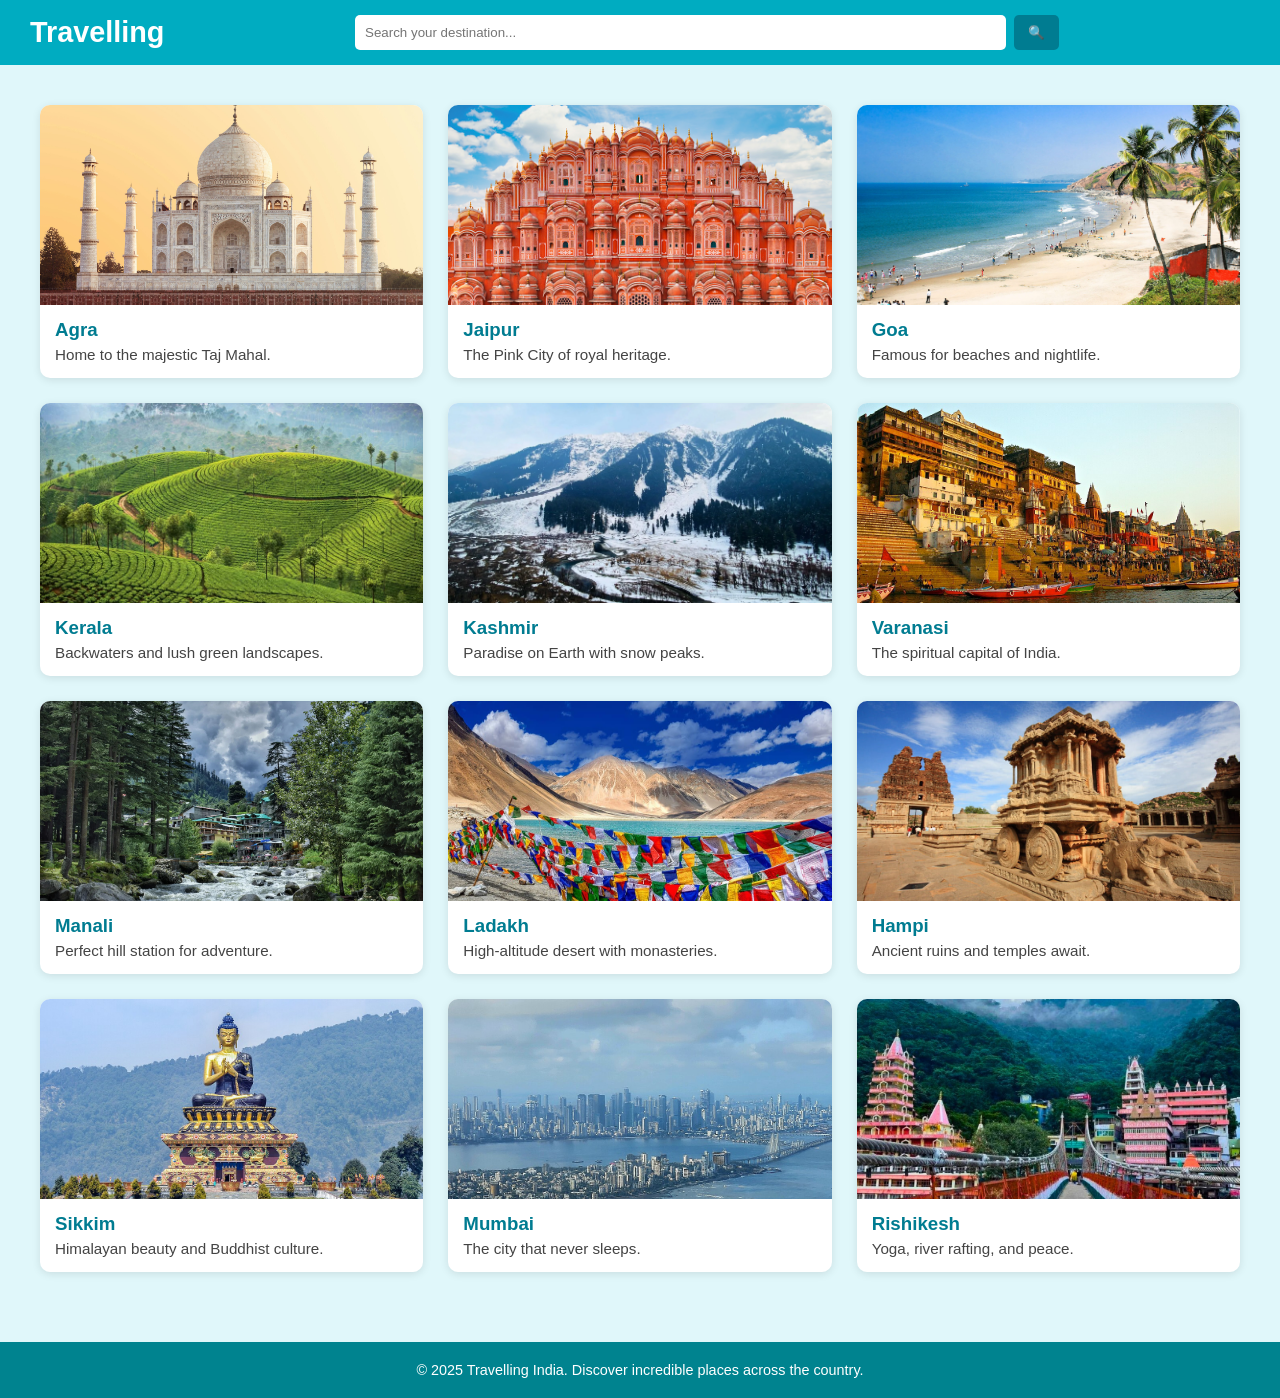
==== index.html @ c39f66b3 "Add files via upload" ====
<!DOCTYPE html>
<html lang="en">
<head>
  <meta charset="UTF-8">
  <title>Travelling - Explore India</title>
  <link rel="stylesheet" href="style.css">
</head>
<body>

  <header class="navbar">
    <div class="nav-left">Travelling</div>
    <div class="nav-center">
      <input type="text" class="search-box" placeholder="Search your destination...">
      <button class="search-btn">🔍</button>
    </div>
  </header>

  <section class="card-container">
    <div class="card">
      <img src="image1.jpeg" alt="Taj Mahal">
      <h3>Agra</h3>
      <p>Home to the majestic Taj Mahal.</p>
    </div>
    <div class="card">
      <img src="image2.jpg" alt="Jaipur">
      <h3>Jaipur</h3>
      <p>The Pink City of royal heritage.</p>
    </div>
    <div class="card">
      <img src="image3.jpg" alt="Goa">
      <h3>Goa</h3>
      <p>Famous for beaches and nightlife.</p>
    </div>
    <div class="card">
      <img src="image4.jpg" alt="Kerala">
      <h3>Kerala</h3>
      <p>Backwaters and lush green landscapes.</p>
    </div>
    <div class="card">
      <img src="image5.jpeg" alt="Kashmir">
      <h3>Kashmir</h3>
      <p>Paradise on Earth with snow peaks.</p>
    </div>
    <div class="card">
      <img src="image6.jpg" alt="Varanasi">
      <h3>Varanasi</h3>
      <p>The spiritual capital of India.</p>
    </div>
    <div class="card">
      <img src="image7.jpg" alt="Manali">
      <h3>Manali</h3>
      <p>Perfect hill station for adventure.</p>
    </div>
    <div class="card">
      <img src="image8.jpg" alt="Ladakh">
      <h3>Ladakh</h3>
      <p>High-altitude desert with monasteries.</p>
    </div>
    <div class="card">
      <img src="image9.jpg" alt="Hampi">
      <h3>Hampi</h3>
      <p>Ancient ruins and temples await.</p>
    </div>
    <div class="card">
      <img src="image10.jpg" alt="Sikkim">
      <h3>Sikkim</h3>
      <p>Himalayan beauty and Buddhist culture.</p>
    </div>
    <div class="card">
      <img src="image11.jpg" alt="Mumbai">
      <h3>Mumbai</h3>
      <p>The city that never sleeps.</p>
    </div>
    <div class="card">
      <img src="image12.jpg" alt="Rishikesh">
      <h3>Rishikesh</h3>
      <p>Yoga, river rafting, and peace.</p>
    </div>
  </section>

  <footer class="footer">
    <p>© 2025 Travelling India. Discover incredible places across the country.</p>
  </footer>

</body>
</html>
---- style.css ----
* {
    margin: 0;
    padding: 0;
    box-sizing: border-box;
  }
  
  body {
    font-family: Arial, sans-serif;
    background-color: #e0f7fa;
  }
  

  .navbar {
    background-color: #00acc1;
    color: white;
    padding: 15px 30px;
    display: flex;
    justify-content: space-between;
    align-items: center;
    flex-wrap: wrap;
  }
  
  .nav-left {
    font-size: 1.8rem;
    font-weight: bold;
  }
  
  .nav-center {
    display: flex;
    align-items: center;
    gap: 8px;
    flex: 1;
    justify-content: center;
  }
  
  .search-box {
    width: 60%;
    padding: 10px;
    border-radius: 5px;
    border: none;
  }
  
  .search-btn {
    background-color: #007c91;
    color: white;
    border: none;
    padding: 10px 14px;
    border-radius: 5px;
    cursor: pointer;
  }
  

  .card-container {
    display: grid;
    grid-template-columns: repeat(3, 1fr);
    gap: 25px;
    padding: 40px;
  }
  
  .card {
    background-color: white;
    border-radius: 10px;
    overflow: hidden;
    box-shadow: 0px 2px 8px rgba(0, 0, 0, 0.1);
    transition: transform 0.2s;
  }
  
  .card img {
    width: 100%;
    height: 200px;
    object-fit: cover;
  }
  
  .card h3 {
    padding: 10px 15px 5px;
    color: #007c91;
  }
  
  .card p {
    padding: 0 15px 15px;
    color: #444;
    font-size: 0.95rem;
  }
  
  .card:hover {
    transform: scale(1.03);
  }
  
  /* Footer */
  .footer {
    text-align: center;
    background-color: #00838f;
    color: white;
    padding: 20px;
    font-size: 0.9rem;
    margin-top: 30px;
  }
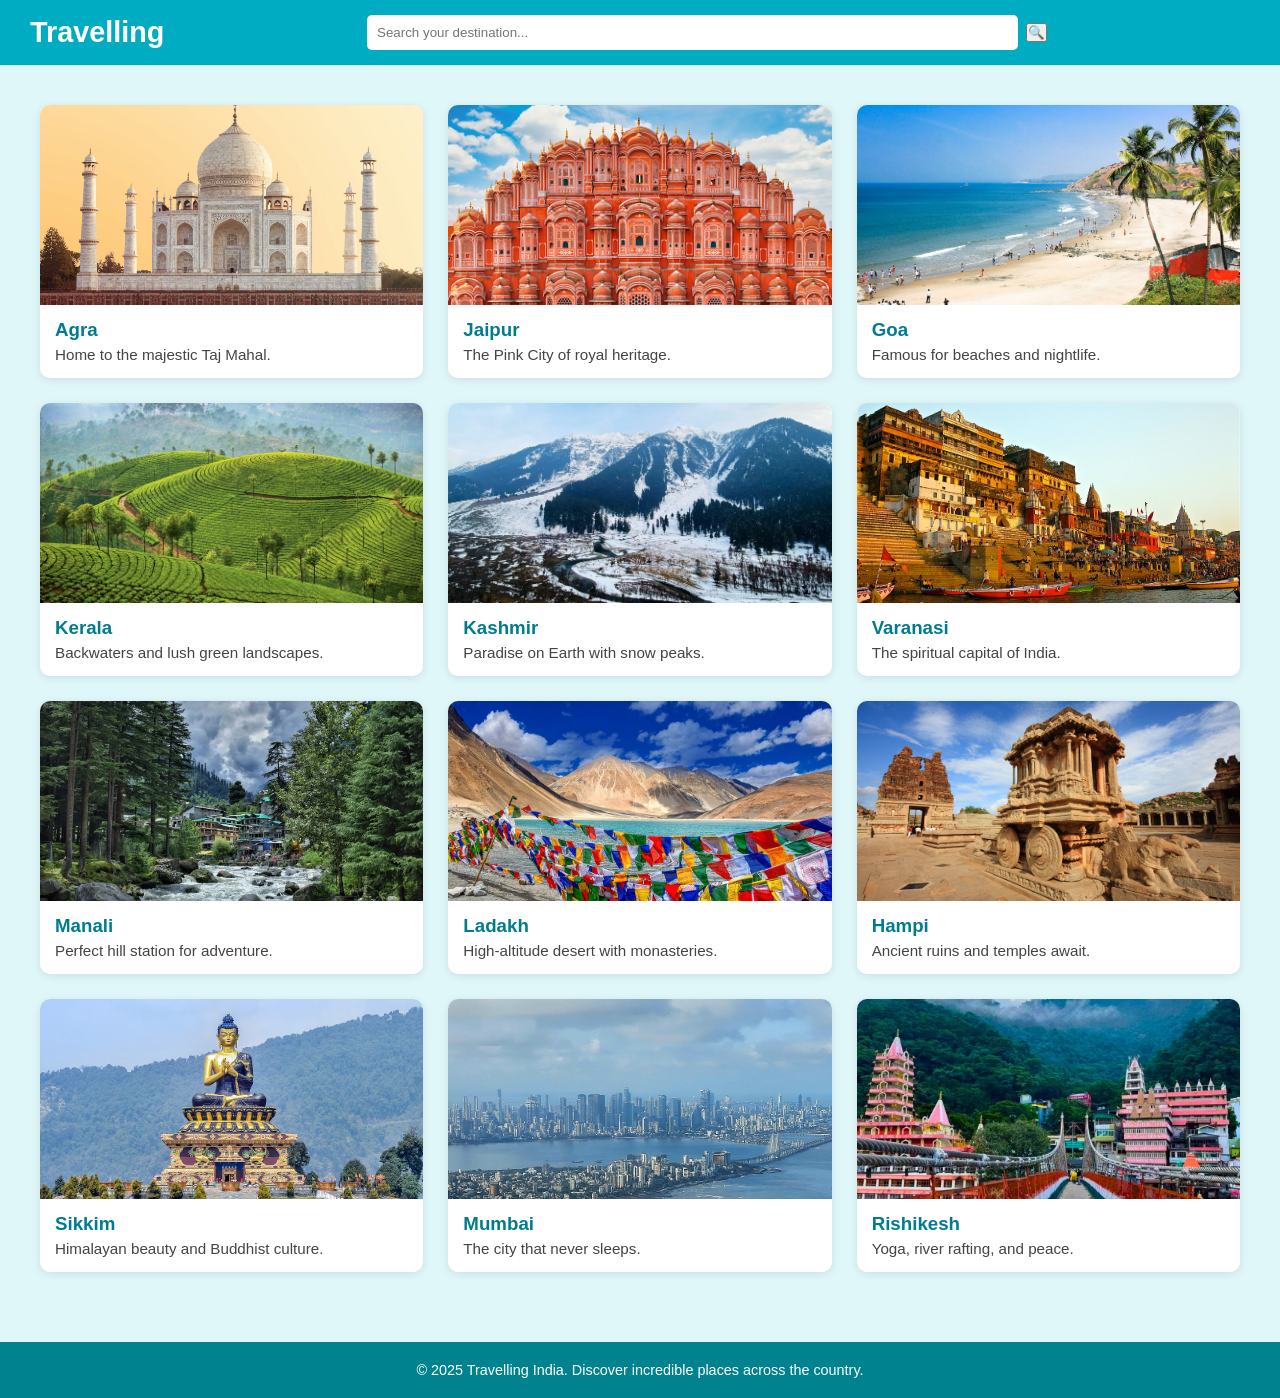
==== commit cdbabb68: "Update index.html" ====
--- a/index.html
+++ b/index.html
@@ -11,13 +11,13 @@
     <div class="nav-left">Travelling</div>
     <div class="nav-center">
       <input type="text" class="search-box" placeholder="Search your destination...">
-      <button class="search-btn">🔍</button>
+      <button class="searchBtn" onclick="searchBtnClick()">🔍</button>
     </div>
   </header>
 
   <section class="card-container">
     <div class="card">
-      <img src="image1.jpeg" alt="Taj Mahal">
+      <img src="image1.jpeg" alt="Taj Mahal" >
       <h3>Agra</h3>
       <p>Home to the majestic Taj Mahal.</p>
     </div>
@@ -78,9 +78,18 @@
     </div>
   </section>
 
+  <section class="detail-info" style="display: none;">
+    <div class="detailedDiv">
+      <h1 class="detailedTitle" style="text-align: center; font-size: 80px; font-family: 'Times New Roman', Times, serif;"></h1>
+      <img src="" class="detailedImage" style="height: 50vh;">
+      <p class="detailedDesc"></p>
+      <button type="button" class="backBtn">Back</button>
+    </div>
+  </section>
+
   <footer class="footer">
     <p>© 2025 Travelling India. Discover incredible places across the country.</p>
   </footer>
-
+  <script src="script.js"></script>
 </body>
 </html>
